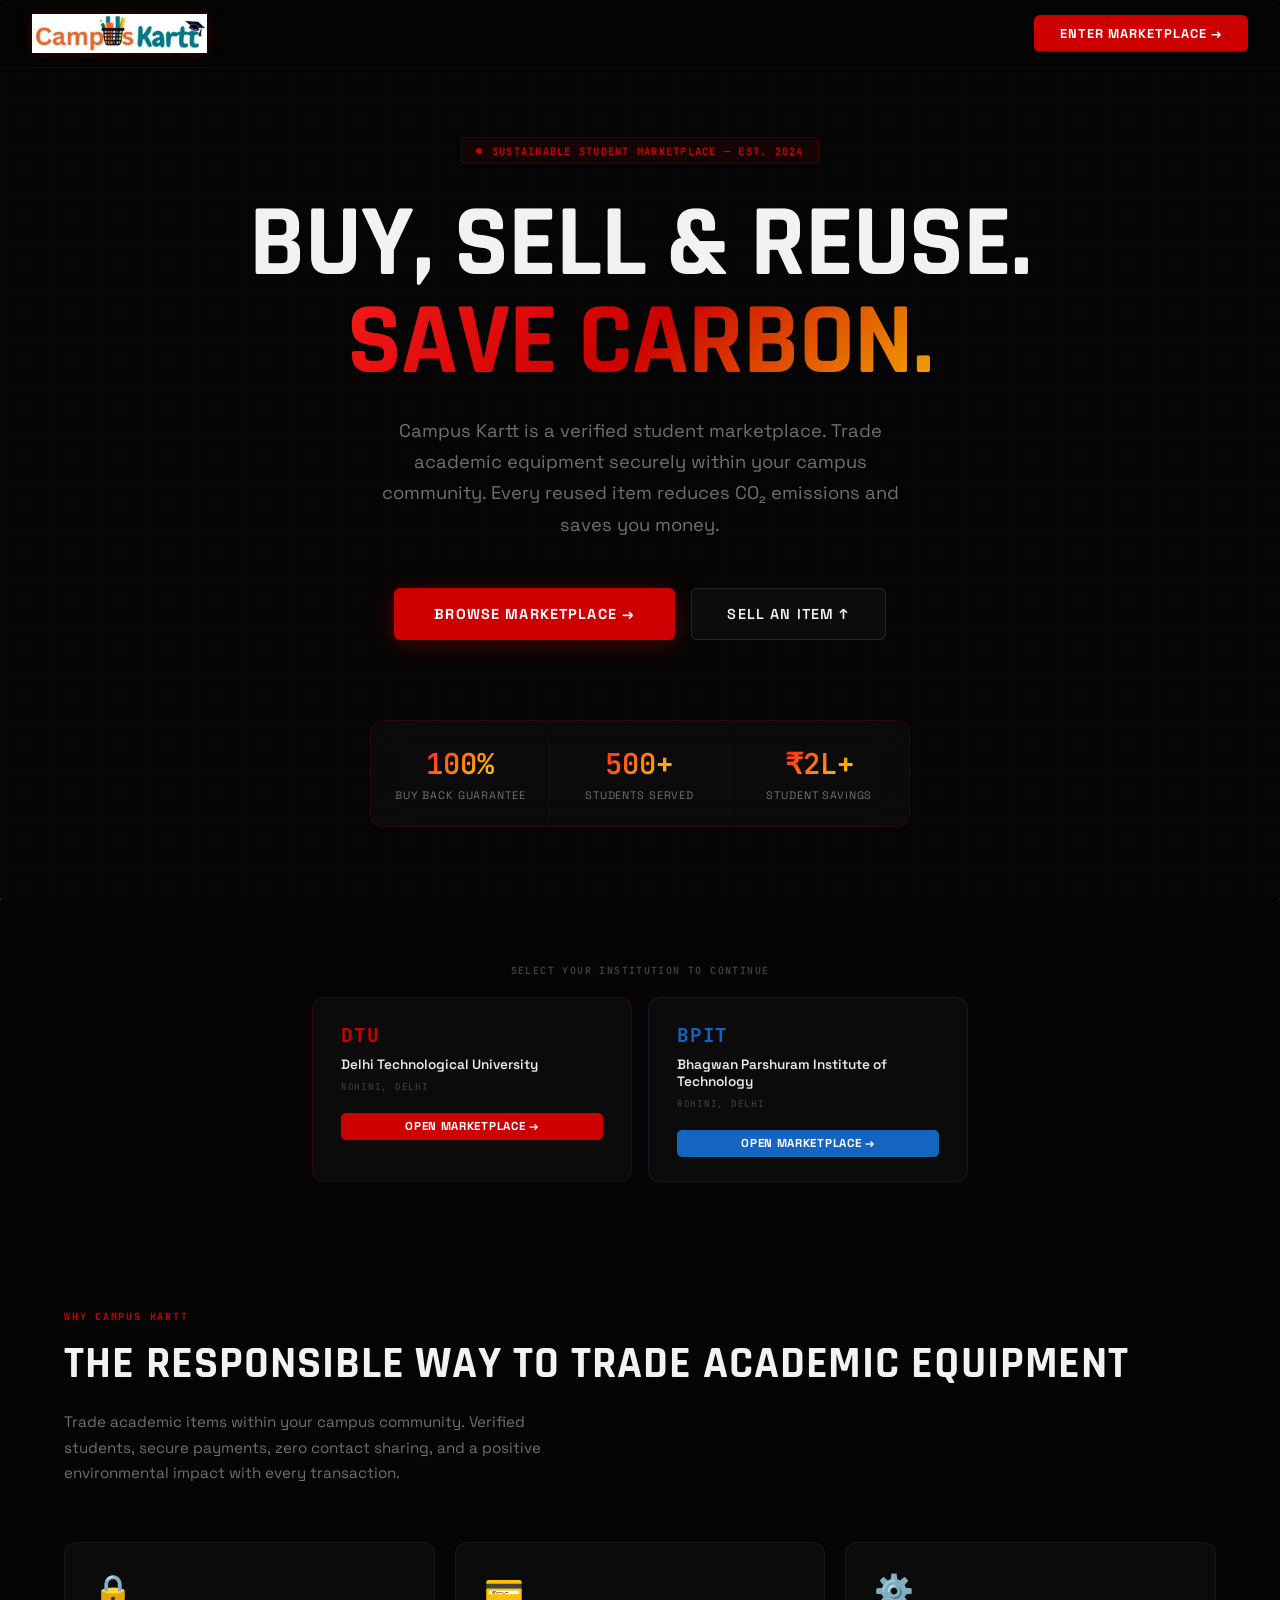
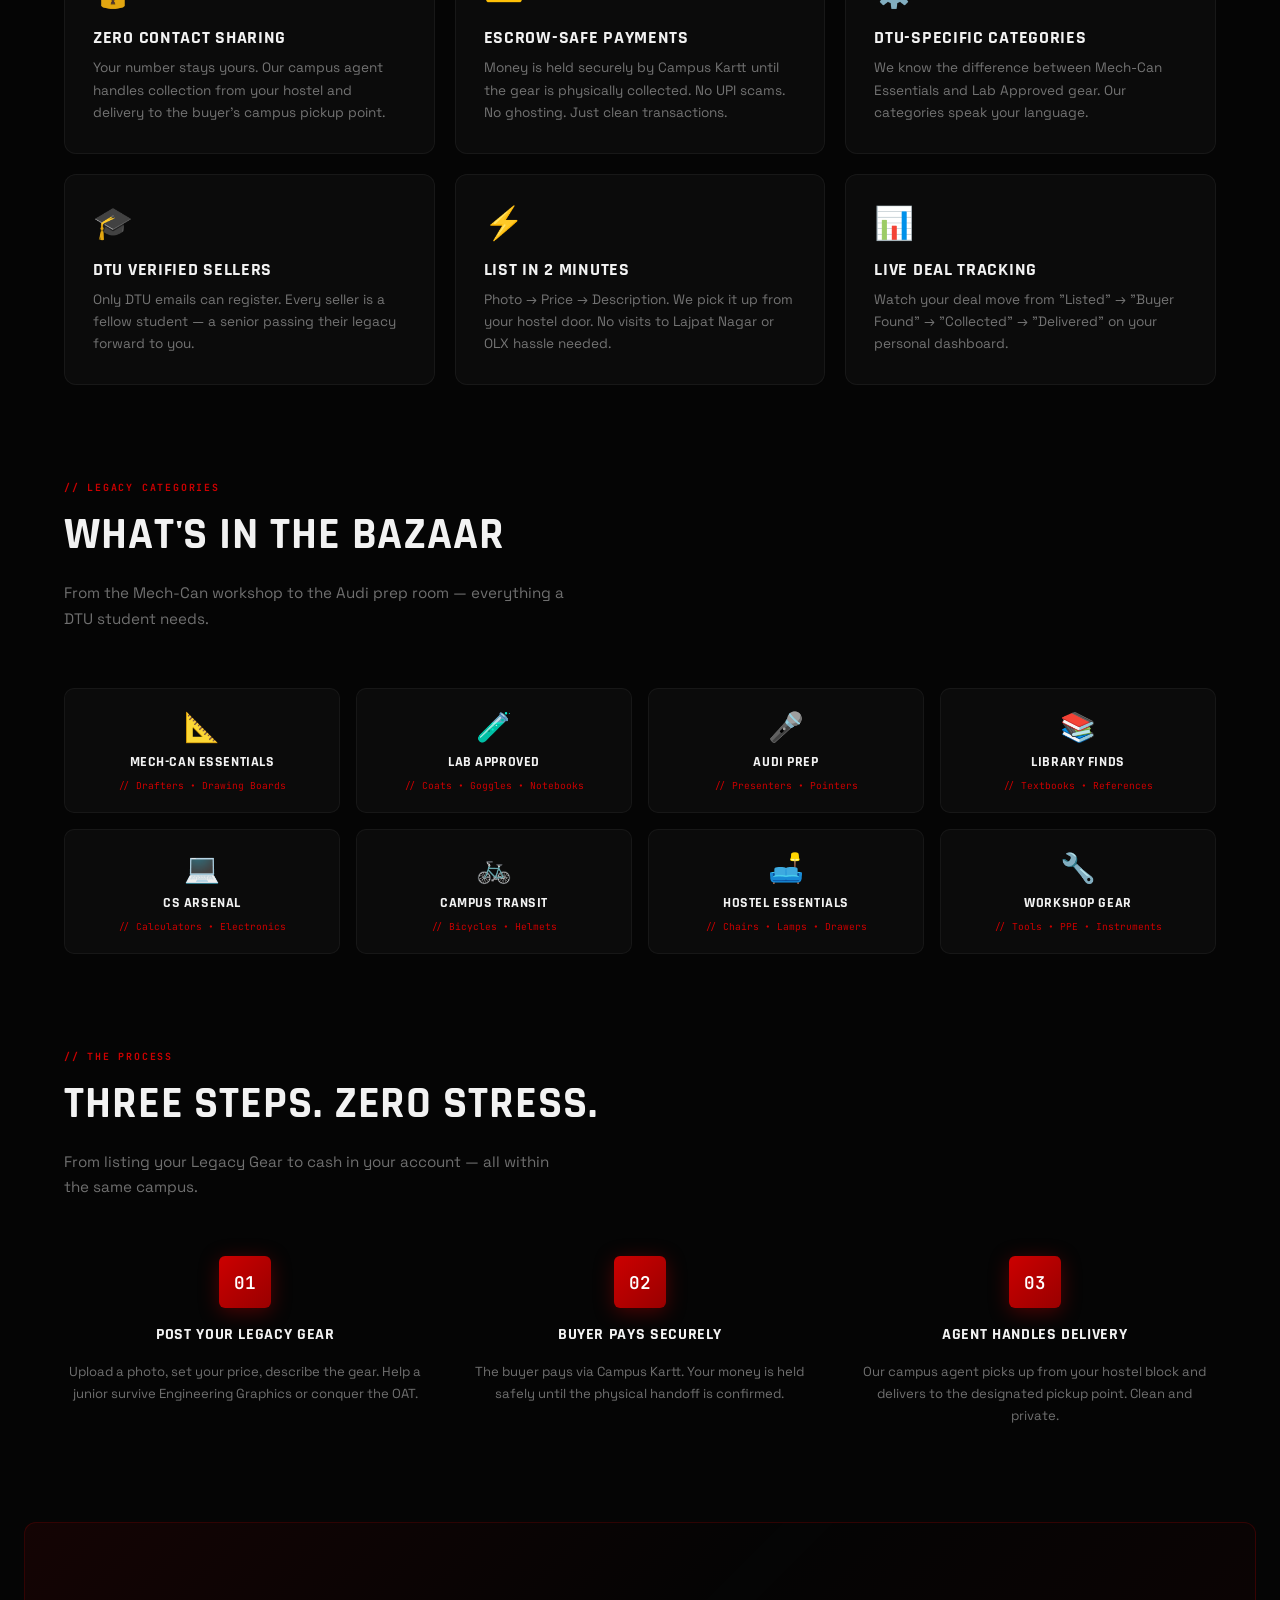
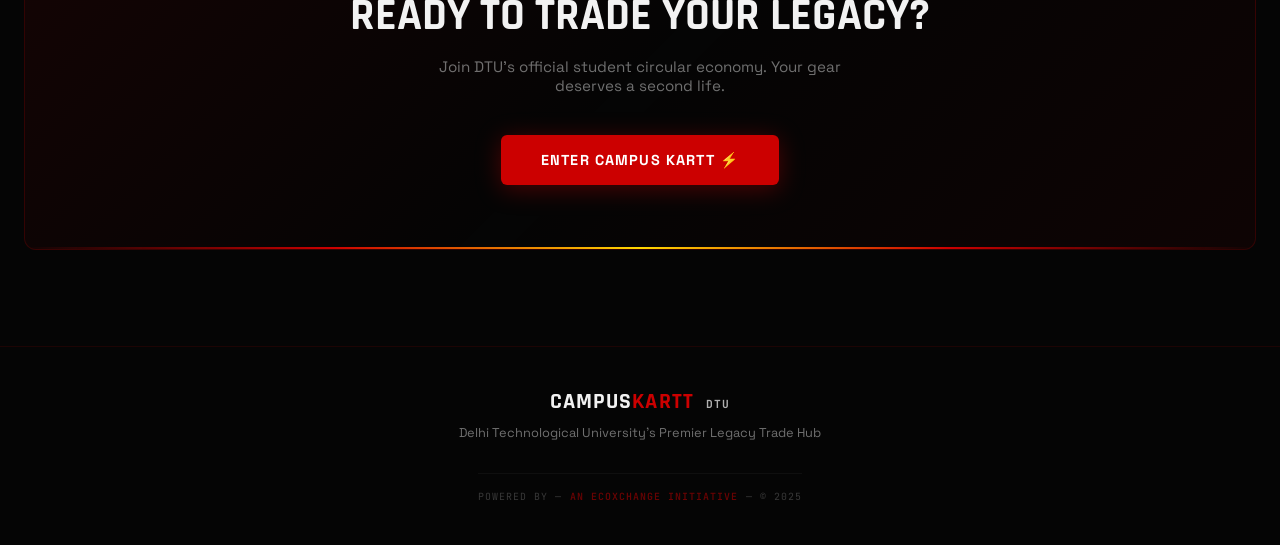
==== index.html @ ed39f6c8 "restore: Campus Kartt theme with DTU hero and campus images" ====
<!DOCTYPE html>
<html lang="en">
<head>
  <meta charset="UTF-8" />
  <meta name="viewport" content="width=device-width, initial-scale=1.0" />
  <title>Campus Kartt — Academic Marketplace for Students</title>
  <meta name="description" content="Campus Kartt is a sustainable student marketplace. Buy and sell academic equipment — lab coats, drafters, bicycles, textbooks — securely within your DTU campus community. Save money, reduce waste." />
  <link rel="preconnect" href="https://fonts.googleapis.com" />
  <link rel="preconnect" href="https://fonts.gstatic.com" crossorigin />
  <link href="https://fonts.googleapis.com/css2?family=Rajdhani:wght@500;600;700&family=Space+Grotesk:wght@400;500;600;700&family=JetBrains+Mono:wght@400;500;600&display=swap" rel="stylesheet" />
  <style>
    *, *::before, *::after { box-sizing: border-box; margin: 0; padding: 0; }
    :root {
      --red: #CC0000; --red-bright: #FF2020; --red-dark: #990000;
      --gold: #FFD700; --gold-dark: #AA7700;
      --bg: #050505; --bg-card: #0d0d0d; --bg-elevated: #141414;
      --text: #F2F2F2; --muted: rgba(242,242,242,0.45); --steel: #B0B0B0;
    }
    html { font-size: 16px; scroll-behavior: smooth; }
    body {
      font-family: 'Space Grotesk', sans-serif;
      background: var(--bg);
      color: var(--text);
      min-height: 100vh;
      overflow-x: hidden;
      -webkit-font-smoothing: antialiased;
    }

    /* ── Circuit-grid background ── */
    body::before {
      content: '';
      position: fixed; inset: 0;
      background-image:
        linear-gradient(rgba(204,0,0,0.028) 1px, transparent 1px),
        linear-gradient(90deg, rgba(204,0,0,0.028) 1px, transparent 1px),
        radial-gradient(circle, rgba(204,0,0,0.10) 1px, transparent 1px);
      background-size: 48px 48px, 48px 48px, 48px 48px;
      pointer-events: none;
      z-index: 0;
    }
    body > * { position: relative; z-index: 1; }

    /* ── Particle canvas ── */
    #bg-canvas {
      position: fixed; inset: 0;
      z-index: 0; pointer-events: none;
    }

    /* ── Navbar ── */
    .navbar {
      position: fixed; top: 0; left: 0; right: 0; z-index: 100;
      padding: 0 2rem; height: 68px;
      display: flex; align-items: center; justify-content: space-between;
      background: rgba(5,5,5,0.75);
      backdrop-filter: blur(24px);
      border-bottom: 1px solid rgba(204,0,0,0.18);
    }
    .nav-logo {
      font-family: 'Rajdhani', sans-serif;
      font-size: 1.5rem; font-weight: 700; letter-spacing: 0.05em;
      text-transform: uppercase; display: flex; align-items: center; gap: 8px;
      text-decoration: none;
    }
    .nav-logo .campus { color: var(--steel); }
    .nav-logo .kartt {
      background: linear-gradient(135deg, var(--red-bright), var(--red));
      -webkit-background-clip: text; -webkit-text-fill-color: transparent; background-clip: text;
    }
    .nav-logo .dtu {
      font-family: 'JetBrains Mono', monospace; font-size: 0.52rem; font-weight: 600;
      color: var(--red); border: 1px solid rgba(204,0,0,0.30);
      padding: 0.1rem 0.35rem; border-radius: 3px; letter-spacing: 0.08em;
    }
    .nav-cta {
      display: inline-flex; align-items: center; gap: 0.5rem;
      padding: 0.6rem 1.6rem;
      background: linear-gradient(90deg, var(--red) 0%, var(--red) 50%, var(--gold) 100%);
      background-size: 200%; background-position: 0%;
      color: white; font-weight: 700; font-size: 0.8rem; border-radius: 6px;
      text-decoration: none; transition: all 0.35s ease;
      text-transform: uppercase; letter-spacing: 0.08em;
    }
    .nav-cta:hover { background-position: 100%; box-shadow: 0 4px 24px rgba(204,0,0,0.45); transform: translateY(-2px); color: #111; }

    /* ── Hero ── */
    .hero {
      min-height: 100vh;
      display: flex; flex-direction: column; align-items: center; justify-content: center;
      text-align: center; padding: 8rem 1.5rem 4rem;
      position: relative; z-index: 1;
    }
    .hero-eyebrow {
      display: inline-flex; align-items: center; gap: 0.6rem;
      padding: 0.35rem 0.9rem;
      background: rgba(204,0,0,0.08);
      border: 1px solid rgba(204,0,0,0.22);
      border-radius: 4px; margin-bottom: 2rem;
      font-size: 0.65rem; font-weight: 700; color: var(--red);
      font-family: 'JetBrains Mono', monospace; text-transform: uppercase; letter-spacing: 0.12em;
      animation: fadeInDown 0.5s ease both;
    }
    .hero-eyebrow .dot { width: 6px; height: 6px; border-radius: 50%; background: var(--red); animation: blink 2s ease infinite; }

    .hero-title {
      font-family: 'Rajdhani', sans-serif;
      font-size: clamp(3rem, 8vw, 6.5rem);
      font-weight: 700; line-height: 0.95;
      letter-spacing: -1px; text-transform: uppercase;
      margin-bottom: 1.5rem;
      animation: fadeInDown 0.65s ease 0.1s both;
    }
    .hero-title .line1 { display: block; color: var(--text); }
    .hero-title .line2 {
      display: block;
      background: linear-gradient(135deg, var(--red-bright) 0%, var(--red) 50%, var(--gold) 100%);
      -webkit-background-clip: text; -webkit-text-fill-color: transparent; background-clip: text;
    }

    .hero-sub {
      font-size: clamp(0.95rem, 2vw, 1.15rem);
      color: var(--muted); max-width: 540px; line-height: 1.7; margin-bottom: 3rem;
      animation: fadeInDown 0.65s ease 0.2s both;
    }

    .hero-buttons {
      display: flex; gap: 1rem; flex-wrap: wrap; justify-content: center;
      animation: fadeInDown 0.65s ease 0.3s both;
    }
    .btn-hero-primary {
      display: inline-flex; align-items: center; gap: 0.6rem;
      padding: 1rem 2.5rem;
      background: linear-gradient(90deg, var(--red) 0%, var(--red) 50%, var(--gold) 100%);
      background-size: 200%; background-position: 0%;
      color: white; font-weight: 700; font-size: 0.9rem;
      border-radius: 6px; text-decoration: none;
      transition: all 0.35s ease;
      text-transform: uppercase; letter-spacing: 0.08em;
      font-family: 'Space Grotesk', sans-serif;
      box-shadow: 0 4px 24px rgba(204,0,0,0.35);
    }
    .btn-hero-primary:hover { background-position: 100%; color: #111; transform: translateY(-3px); box-shadow: 0 8px 40px rgba(204,0,0,0.55); }
    .btn-hero-ghost {
      display: inline-flex; align-items: center; gap: 0.6rem;
      padding: 1rem 2.2rem;
      background: rgba(255,255,255,0.03);
      color: var(--text); font-weight: 600; font-size: 0.9rem;
      border-radius: 6px; text-decoration: none;
      border: 1px solid rgba(176,176,176,0.15);
      transition: all 0.25s ease;
      text-transform: uppercase; letter-spacing: 0.08em;
      font-family: 'Space Grotesk', sans-serif;
    }
    .btn-hero-ghost:hover { border-color: rgba(204,0,0,0.35); color: var(--red); background: rgba(204,0,0,0.05); transform: translateY(-2px); }

    /* ── Stats Strip ── */
    .hero-stats {
      margin-top: 5rem;
      display: grid; grid-template-columns: repeat(3, 1fr);
      background: rgba(13,13,13,0.8);
      backdrop-filter: blur(20px);
      border: 1px solid rgba(204,0,0,0.18);
      border-radius: 12px; overflow: hidden;
      animation: fadeInUp 0.65s ease 0.5s both;
      max-width: 540px; width: 100%;
    }
    .stat-item {
      display: flex; flex-direction: column; align-items: center;
      padding: 1.5rem 1rem; gap: 0.3rem;
      border-right: 1px solid rgba(204,0,0,0.10);
    }
    .stat-item:last-child { border-right: none; }
    .stat-num {
      font-family: 'JetBrains Mono', monospace;
      font-size: 1.8rem; font-weight: 600;
      background: linear-gradient(135deg, var(--red-bright), var(--gold));
      -webkit-background-clip: text; -webkit-text-fill-color: transparent; background-clip: text;
    }
    .stat-label { font-size: 0.68rem; color: var(--muted); text-transform: uppercase; letter-spacing: 0.08em; }

    /* ── Section ── */
    .section {
      position: relative; z-index: 1;
      max-width: 1200px; margin: 0 auto; padding: 6rem 1.5rem;
    }
    .section-eyebrow {
      font-size: 0.62rem; font-weight: 700; text-transform: uppercase;
      letter-spacing: 0.18em; color: var(--red); margin-bottom: 0.75rem;
      font-family: 'JetBrains Mono', monospace;
    }
    .section-title {
      font-family: 'Rajdhani', sans-serif;
      font-size: clamp(1.8rem, 4vw, 2.8rem); font-weight: 700;
      text-transform: uppercase; color: var(--text); margin-bottom: 1rem;
      letter-spacing: 0.02em;
    }
    .section-sub { font-size: 0.95rem; color: var(--muted); max-width: 500px; line-height: 1.7; margin-bottom: 3.5rem; }

    /* ── Feature Cards ── */
    .features-grid {
      display: grid; grid-template-columns: repeat(3, 1fr); gap: 1.25rem;
    }
    .feat-card {
      background: rgba(13,13,13,0.85);
      backdrop-filter: blur(12px);
      border: 1px solid rgba(176,176,176,0.08);
      border-radius: 12px; padding: 1.75rem;
      transition: all 0.3s ease; position: relative; overflow: hidden;
    }
    .feat-card::before {
      content: '';
      position: absolute; top: 0; left: 0; right: 0; height: 2px;
      background: linear-gradient(90deg, transparent, var(--red), transparent);
      opacity: 0; transition: opacity 0.3s ease;
    }
    .feat-card:hover { border-color: rgba(204,0,0,0.28); transform: translateY(-6px); box-shadow: 0 16px 48px rgba(0,0,0,0.5), 0 0 24px rgba(204,0,0,0.10); }
    .feat-card:hover::before { opacity: 1; }
    .feat-icon { font-size: 2rem; margin-bottom: 1rem; display: block; }
    .feat-title { font-family: 'Rajdhani', sans-serif; font-size: 1.1rem; font-weight: 700; text-transform: uppercase; color: var(--text); margin-bottom: 0.5rem; letter-spacing: 0.04em; }
    .feat-desc { font-size: 0.85rem; color: var(--muted); line-height: 1.65; }

    /* ── Categories Showcase ── */
    .category-strip {
      display: grid; grid-template-columns: repeat(4, 1fr); gap: 1rem;
    }
    .cat-card {
      background: rgba(13,13,13,0.8);
      border: 1px solid rgba(176,176,176,0.08);
      border-radius: 10px; padding: 1.25rem;
      display: flex; flex-direction: column; align-items: center; gap: 0.5rem;
      text-align: center; cursor: pointer; transition: all 0.25s ease;
      text-decoration: none;
    }
    .cat-card:hover { border-color: rgba(204,0,0,0.30); background: rgba(204,0,0,0.06); transform: translateY(-4px); }
    .cat-card .cat-emoji { font-size: 1.8rem; }
    .cat-card .cat-name { font-family: 'Rajdhani', sans-serif; font-weight: 700; font-size: 0.9rem; text-transform: uppercase; color: var(--text); letter-spacing: 0.04em; }
    .cat-card .cat-tag { font-family: 'JetBrains Mono', monospace; font-size: 0.6rem; color: var(--red); }

    /* ── How it works ── */
    .how-grid { display: grid; grid-template-columns: repeat(3, 1fr); gap: 2rem; }
    .how-step { display: flex; flex-direction: column; align-items: center; text-align: center; gap: 1rem; }
    .how-num {
      width: 52px; height: 52px; border-radius: 6px;
      background: linear-gradient(135deg, var(--red), var(--red-dark));
      color: white; display: flex; align-items: center; justify-content: center;
      font-family: 'JetBrains Mono', monospace; font-size: 1.1rem; font-weight: 600;
      box-shadow: 0 4px 20px rgba(204,0,0,0.35); position: relative; z-index: 1;
    }
    .how-step-title { font-family: 'Rajdhani', sans-serif; font-weight: 700; font-size: 1rem; color: var(--text); text-transform: uppercase; letter-spacing: 0.04em; }
    .how-step-desc { font-size: 0.82rem; color: var(--muted); line-height: 1.65; }

    /* ── CTA Banner ── */
    .cta-banner {
      position: relative; z-index: 1; margin: 0 1.5rem 6rem;
      border-radius: 12px; padding: 4rem 2rem; text-align: center;
      background: linear-gradient(135deg, rgba(204,0,0,0.08) 0%, rgba(13,13,13,0) 50%, rgba(204,0,0,0.05) 100%);
      border: 1px solid rgba(204,0,0,0.20); overflow: hidden;
    }
    .cta-banner::before {
      content: '';
      position: absolute; bottom: 0; left: 0; right: 0; height: 2px;
      background: linear-gradient(90deg, transparent, var(--red), var(--gold), var(--red), transparent);
    }
    .cta-title { font-family: 'Rajdhani', sans-serif; font-size: clamp(1.8rem, 4vw, 2.8rem); font-weight: 700; color: var(--text); text-transform: uppercase; margin-bottom: 0.75rem; }
    .cta-sub { color: var(--muted); font-size: 0.95rem; margin-bottom: 2.5rem; max-width: 420px; margin-left: auto; margin-right: auto; }

    /* ── Footer ── */
    footer {
      position: relative; z-index: 1;
      border-top: 1px solid rgba(204,0,0,0.12);
      padding: 2.5rem 2rem; text-align: center;
    }
    .footer-logo { font-family: 'Rajdhani', sans-serif; font-size: 1.4rem; font-weight: 700; text-transform: uppercase; margin-bottom: 0.5rem; letter-spacing: 0.05em; }
    .footer-logo span { color: var(--red); }
    .footer-sub { color: var(--muted); font-size: 0.8rem; margin-bottom: 1rem; }
    .powered-by-footer {
      display: inline-flex; align-items: center; gap: 0.5rem;
      font-family: 'JetBrains Mono', monospace; font-size: 0.62rem;
      color: rgba(176,176,176,0.3); text-transform: uppercase; letter-spacing: 0.1em;
      border-top: 1px solid rgba(176,176,176,0.06); padding-top: 1rem; margin-top: 1rem;
    }
    .powered-by-footer span { color: rgba(204,0,0,0.5); font-weight: 600; }

    /* ── College Picker (homepage) ── */
    .college-picker-section {
      padding: 4rem 1.5rem 2rem;
      text-align: center;
      position: relative; z-index: 2;
    }
    .college-picker-label {
      font-family: 'JetBrains Mono',monospace;
      font-size: 0.62rem; font-weight: 700;
      color: rgba(176,176,176,0.35);
      text-transform: uppercase; letter-spacing: 0.14em;
      margin-bottom: 1.25rem;
    }
    .college-picker-grid {
      display: flex; flex-wrap: wrap; gap: 1rem;
      justify-content: center; max-width: 700px; margin: 0 auto;
    }
    .college-pick-card {
      flex: 1; min-width: 240px; max-width: 320px;
      background: rgba(13,13,13,0.85);
      backdrop-filter: blur(16px);
      border: 1px solid rgba(176,176,176,0.08);
      border-radius: 12px; padding: 1.5rem 1.75rem;
      cursor: pointer; text-align: left;
      transition: all 0.25s ease; text-decoration: none;
      display: flex; flex-direction: column; gap: 0.5rem;
    }
    .college-pick-card:hover {
      transform: translateY(-4px);
      box-shadow: 0 12px 40px rgba(0,0,0,0.5);
    }
    .college-pick-card-badge {
      font-family: 'JetBrains Mono',monospace;
      font-size: 1.2rem; font-weight: 700;
      text-transform: uppercase; letter-spacing: 0.04em;
    }
    .college-pick-card-name {
      font-family: 'Space Grotesk',sans-serif;
      font-size: 0.85rem; font-weight: 600; color: #E8E8E8;
    }
    .college-pick-card-loc {
      font-family: 'JetBrains Mono',monospace;
      font-size: 0.58rem; color: rgba(176,176,176,0.35);
      text-transform: uppercase; letter-spacing: 0.08em;
    }
    .college-pick-card-cta {
      margin-top: 0.75rem;
      font-family: 'Space Grotesk',sans-serif;
      font-size: 0.72rem; font-weight: 700;
      padding: 0.4rem 0.85rem; border-radius: 5px;
      display: inline-block; text-align: center;
      text-transform: uppercase; letter-spacing: 0.06em;
      color: #fff; transition: opacity 0.2s;
    }
    .college-pick-card-cta:hover { opacity: 0.85; }
    .coming-soon-tag {
      display: inline-block; padding: 0.15rem 0.5rem;
      background: rgba(176,176,176,0.08);
      border: 1px solid rgba(176,176,176,0.12);
      border-radius: 4px;
      font-family: 'JetBrains Mono',monospace;
      font-size: 0.52rem; color: rgba(176,176,176,0.35);
      text-transform: uppercase; letter-spacing: 0.1em;
    }

    /* ── Animations ── */
    @keyframes fadeInDown { from { opacity: 0; transform: translateY(-20px); } to { opacity: 1; transform: translateY(0); } }
    @keyframes fadeInUp   { from { opacity: 0; transform: translateY(20px);  } to { opacity: 1; transform: translateY(0); } }
    @keyframes blink { 0%,100%{opacity:1} 50%{opacity:0.3} }

    /* ── Responsive ── */
    @media (max-width: 768px) {
      .features-grid { grid-template-columns: 1fr; }
      .how-grid { grid-template-columns: 1fr; }
      .category-strip { grid-template-columns: repeat(2, 1fr); }
      .hero-stats { grid-template-columns: 1fr; max-width: 240px; }
      .stat-item { border-right: none; border-bottom: 1px solid rgba(204,0,0,0.10); padding: 1rem; }
      .stat-item:last-child { border-bottom: none; }
    }
  </style>
</head>
<body>

  <canvas id="bg-canvas"></canvas>

  <!-- Navbar -->
  <nav class="navbar">
    <a href="/" class="nav-logo">
      <img src="/static/images/campus-kartt-logo.jpg" alt="Campus Kartt"
           style="height:40px;width:auto;object-fit:contain;filter:drop-shadow(0 0 6px rgba(204,0,0,0.3));" />
    </a>
    <a href="/app/login.html" class="nav-cta">Enter Marketplace &rarr;</a>
  </nav>

  <!-- Hero -->
  <section class="hero">
    <div class="hero-eyebrow">
      <div class="dot"></div>
      Sustainable Student Marketplace &mdash; Est. 2024
    </div>
    <h1 class="hero-title">
      <span class="line1">Buy, Sell &amp; Reuse.</span>
      <span class="line2">Save Carbon.</span>
    </h1>
    <p class="hero-sub">
      Campus Kartt is a verified student marketplace. Trade academic equipment securely
      within your campus community. Every reused item reduces CO&#8322; emissions and saves you money.
    </p>
    <div class="hero-buttons">
      <a href="/app/login.html" class="btn-hero-primary">Browse Marketplace &rarr;</a>
      <a href="/app/login.html" class="btn-hero-ghost">Sell an Item &uarr;</a>
    </div>

    <div class="hero-stats">
      <div class="stat-item">
        <span class="stat-num">100%</span>
        <span class="stat-label">Buy Back Guarantee</span>
      </div>
      <div class="stat-item">
        <span class="stat-num">500+</span>
        <span class="stat-label">Students Served</span>
      </div>
      <div class="stat-item">
        <span class="stat-num">₹2L+</span>
        <span class="stat-label">Student Savings</span>
      </div>
    </div>
  </section>

  <!-- College Picker -->
  <section class="college-picker-section">
    <p class="college-picker-label">Select Your Institution to Continue</p>
    <div class="college-picker-grid" id="college-picker-grid">
      <!-- Rendered by JS -->
    </div>
  </section>

  <!-- Features -->
  <div class="section">
    <p class="section-eyebrow">Why Campus Kartt</p>
    <h2 class="section-title">The Responsible Way to Trade Academic Equipment</h2>
    <p class="section-sub">Trade academic items within your campus community. Verified students, secure payments, zero contact sharing, and a positive environmental impact with every transaction.</p>

    <div class="features-grid">
      <div class="feat-card">
        <span class="feat-icon">🔒</span>
        <div class="feat-title">Zero Contact Sharing</div>
        <p class="feat-desc">Your number stays yours. Our campus agent handles collection from your hostel and delivery to the buyer's campus pickup point.</p>
      </div>
      <div class="feat-card">
        <span class="feat-icon">💳</span>
        <div class="feat-title">Escrow-Safe Payments</div>
        <p class="feat-desc">Money is held securely by Campus Kartt until the gear is physically collected. No UPI scams. No ghosting. Just clean transactions.</p>
      </div>
      <div class="feat-card">
        <span class="feat-icon">⚙️</span>
        <div class="feat-title">DTU-Specific Categories</div>
        <p class="feat-desc">We know the difference between Mech-Can Essentials and Lab Approved gear. Our categories speak your language.</p>
      </div>
      <div class="feat-card">
        <span class="feat-icon">🎓</span>
        <div class="feat-title">DTU Verified Sellers</div>
        <p class="feat-desc">Only DTU emails can register. Every seller is a fellow student — a senior passing their legacy forward to you.</p>
      </div>
      <div class="feat-card">
        <span class="feat-icon">⚡</span>
        <div class="feat-title">List in 2 Minutes</div>
        <p class="feat-desc">Photo → Price → Description. We pick it up from your hostel door. No visits to Lajpat Nagar or OLX hassle needed.</p>
      </div>
      <div class="feat-card">
        <span class="feat-icon">📊</span>
        <div class="feat-title">Live Deal Tracking</div>
        <p class="feat-desc">Watch your deal move from "Listed" → "Buyer Found" → "Collected" → "Delivered" on your personal dashboard.</p>
      </div>
    </div>
  </div>

  <!-- Categories -->
  <div class="section" style="padding-top:0;">
    <p class="section-eyebrow">// Legacy Categories</p>
    <h2 class="section-title">What's in the Bazaar</h2>
    <p class="section-sub">From the Mech-Can workshop to the Audi prep room — everything a DTU student needs.</p>

    <div class="category-strip">
      <a href="/app/login.html" class="cat-card">
        <span class="cat-emoji">📐</span>
        <div class="cat-name">Mech-Can Essentials</div>
        <div class="cat-tag">// Drafters • Drawing Boards</div>
      </a>
      <a href="/app/login.html" class="cat-card">
        <span class="cat-emoji">🧪</span>
        <div class="cat-name">Lab Approved</div>
        <div class="cat-tag">// Coats • Goggles • Notebooks</div>
      </a>
      <a href="/app/login.html" class="cat-card">
        <span class="cat-emoji">🎤</span>
        <div class="cat-name">Audi Prep</div>
        <div class="cat-tag">// Presenters • Pointers</div>
      </a>
      <a href="/app/login.html" class="cat-card">
        <span class="cat-emoji">📚</span>
        <div class="cat-name">Library Finds</div>
        <div class="cat-tag">// Textbooks • References</div>
      </a>
      <a href="/app/login.html" class="cat-card">
        <span class="cat-emoji">💻</span>
        <div class="cat-name">CS Arsenal</div>
        <div class="cat-tag">// Calculators • Electronics</div>
      </a>
      <a href="/app/login.html" class="cat-card">
        <span class="cat-emoji">🚲</span>
        <div class="cat-name">Campus Transit</div>
        <div class="cat-tag">// Bicycles • Helmets</div>
      </a>
      <a href="/app/login.html" class="cat-card">
        <span class="cat-emoji">🛋️</span>
        <div class="cat-name">Hostel Essentials</div>
        <div class="cat-tag">// Chairs • Lamps • Drawers</div>
      </a>
      <a href="/app/login.html" class="cat-card">
        <span class="cat-emoji">🔧</span>
        <div class="cat-name">Workshop Gear</div>
        <div class="cat-tag">// Tools • PPE • Instruments</div>
      </a>
    </div>
  </div>

  <!-- How it Works -->
  <div class="section" style="padding-top:0;">
    <p class="section-eyebrow">// The Process</p>
    <h2 class="section-title">Three steps. Zero stress.</h2>
    <p class="section-sub">From listing your Legacy Gear to cash in your account — all within the same campus.</p>

    <div class="how-grid">
      <div class="how-step">
        <div class="how-num">01</div>
        <div class="how-step-title">Post Your Legacy Gear</div>
        <p class="how-step-desc">Upload a photo, set your price, describe the gear. Help a junior survive Engineering Graphics or conquer the OAT.</p>
      </div>
      <div class="how-step">
        <div class="how-num">02</div>
        <div class="how-step-title">Buyer Pays Securely</div>
        <p class="how-step-desc">The buyer pays via Campus Kartt. Your money is held safely until the physical handoff is confirmed.</p>
      </div>
      <div class="how-step">
        <div class="how-num">03</div>
        <div class="how-step-title">Agent Handles Delivery</div>
        <p class="how-step-desc">Our campus agent picks up from your hostel block and delivers to the designated pickup point. Clean and private.</p>
      </div>
    </div>
  </div>

  <!-- CTA -->
  <div class="cta-banner">
    <h2 class="cta-title">Ready to trade your legacy?</h2>
    <p class="cta-sub">Join DTU's official student circular economy. Your gear deserves a second life.</p>
    <a href="/app/login.html" class="btn-hero-primary" style="display:inline-flex;">Enter Campus Kartt ⚡</a>
  </div>

  <!-- Footer -->
  <footer>
    <div class="footer-logo">Campus<span>Kartt</span> <span style="color:var(--steel); font-size:0.7rem; font-family:'JetBrains Mono'; margin-left:6px;">DTU</span></div>
    <p class="footer-sub">Delhi Technological University's Premier Legacy Trade Hub</p>
    <div class="powered-by-footer">
      Powered by &mdash; <span>An EcoXchange Initiative</span> &mdash; © 2025
    </div>
  </footer>

  <script>
    const canvas = document.getElementById('bg-canvas');
    const ctx = canvas.getContext('2d');
    let particles = [];

    function resize() { canvas.width = window.innerWidth; canvas.height = window.innerHeight; }
    window.addEventListener('resize', resize); resize();

    // Red-tinted particles
    for (let i = 0; i < 70; i++) {
      particles.push({
        x: Math.random() * canvas.width,
        y: Math.random() * canvas.height,
        r: Math.random() * 1.2 + 0.3,
        vx: (Math.random() - 0.5) * 0.25,
        vy: (Math.random() - 0.5) * 0.25,
        opacity: Math.random() * 0.35 + 0.05,
        hue: Math.random() > 0.8 ? '255,215,0' : '204,0,0', // 20% gold, 80% red
      });
    }

    function draw() {
      ctx.clearRect(0, 0, canvas.width, canvas.height);
      particles.forEach(p => {
        ctx.beginPath(); ctx.arc(p.x, p.y, p.r, 0, Math.PI * 2);
        ctx.fillStyle = `rgba(${p.hue}, ${p.opacity})`; ctx.fill();
        p.x += p.vx; p.y += p.vy;
        if (p.x < 0) p.x = canvas.width; if (p.x > canvas.width) p.x = 0;
        if (p.y < 0) p.y = canvas.height; if (p.y > canvas.height) p.y = 0;
      });
      requestAnimationFrame(draw);
    }
    draw();
  </script>

  <script src="/js/colleges.js"></script>
  <script>
    // Render college picker on homepage
    (function() {
      const grid = document.getElementById('college-picker-grid');
      if (!grid) return;
      COLLEGES.forEach(college => {
        const card = document.createElement('a');
        card.href = college.appUrl;
        card.className = 'college-pick-card';
        card.style.borderColor = college.color + '33';
        card.style.setProperty('--hover-glow', `0 12px 40px ${college.color}22`);
        card.onmouseenter = function() { this.style.boxShadow = `0 12px 40px ${college.color}25`; this.style.borderColor = college.color + '55'; };
        card.onmouseleave = function() { this.style.boxShadow = ''; this.style.borderColor = college.color + '33'; };
        card.innerHTML = `
          <div class="college-pick-card-badge" style="color:${college.color};">${college.shortName}</div>
          <div class="college-pick-card-name">${college.name}</div>
          <div class="college-pick-card-loc">${college.location}</div>
          <div class="college-pick-card-cta" style="background:${college.color};">
            Open Marketplace &rarr;
          </div>`;
        grid.appendChild(card);
      });
    })();
  </script>
</body>
</html>
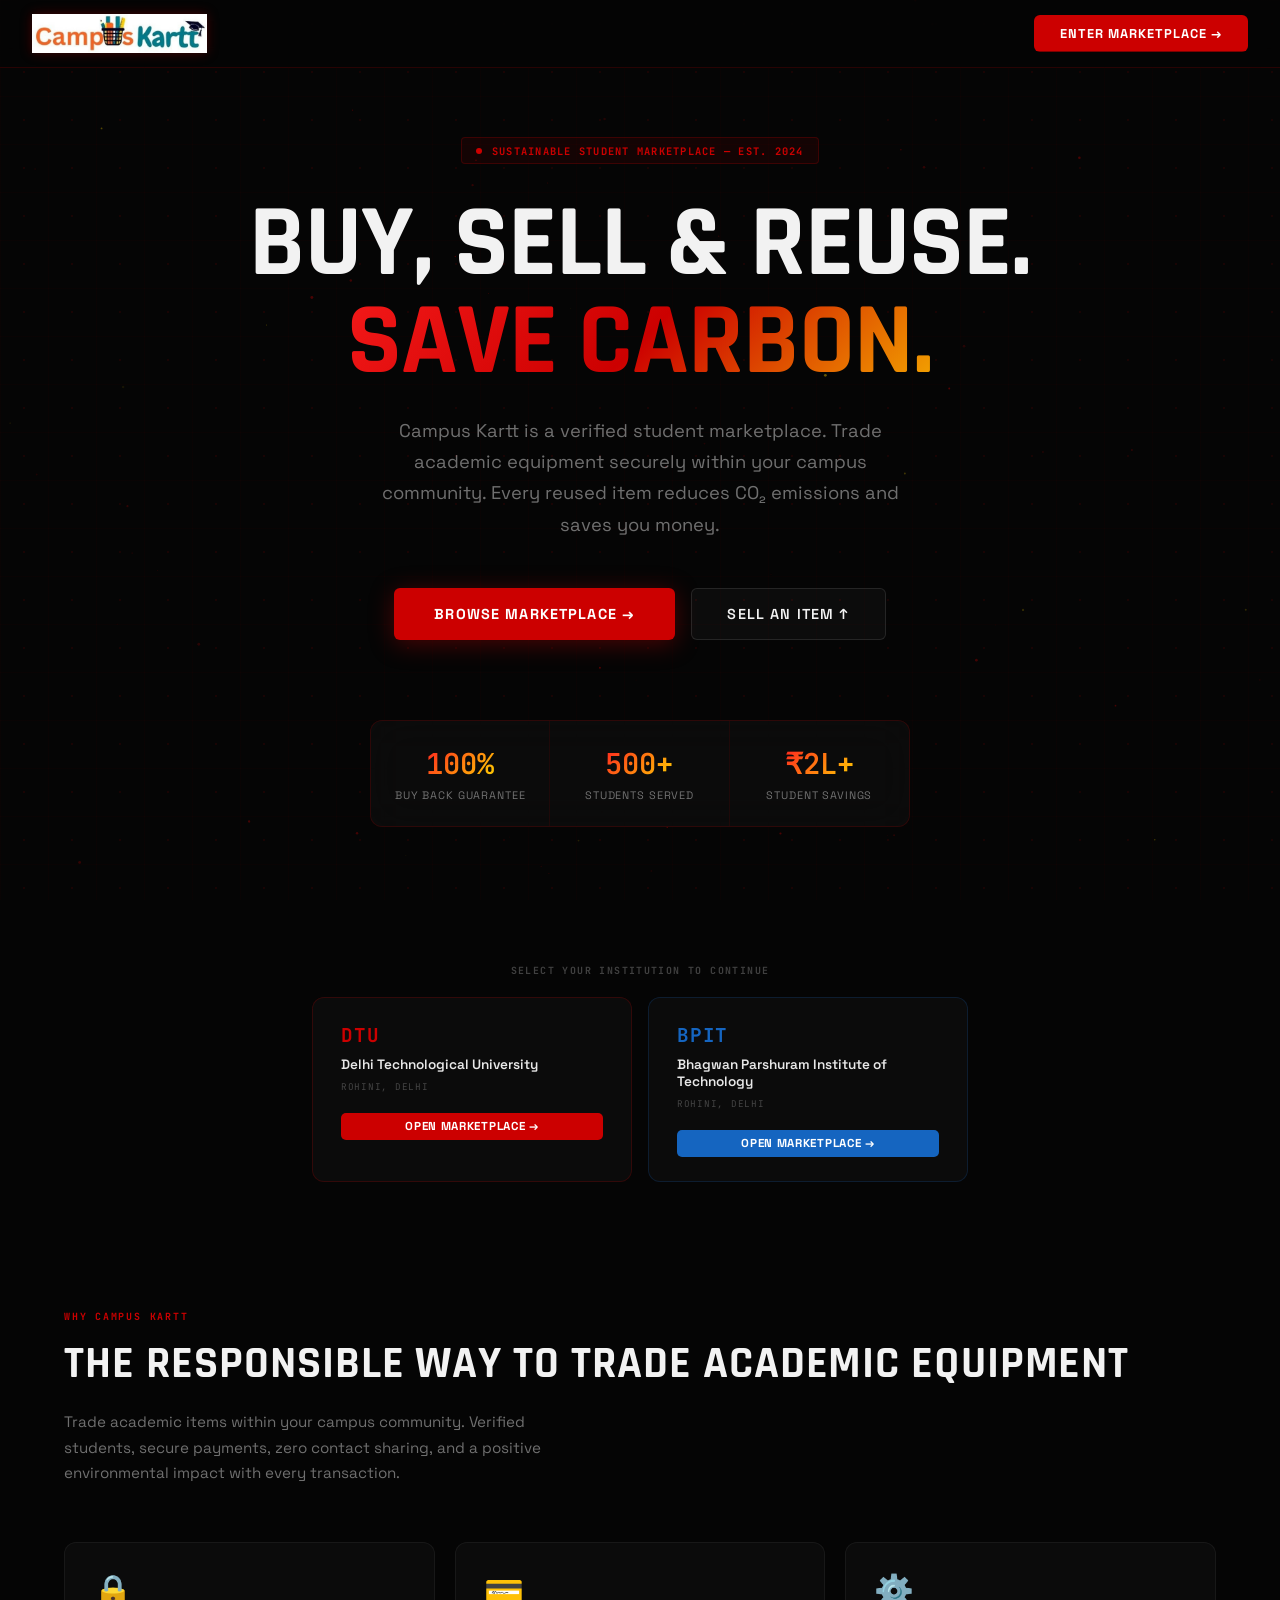
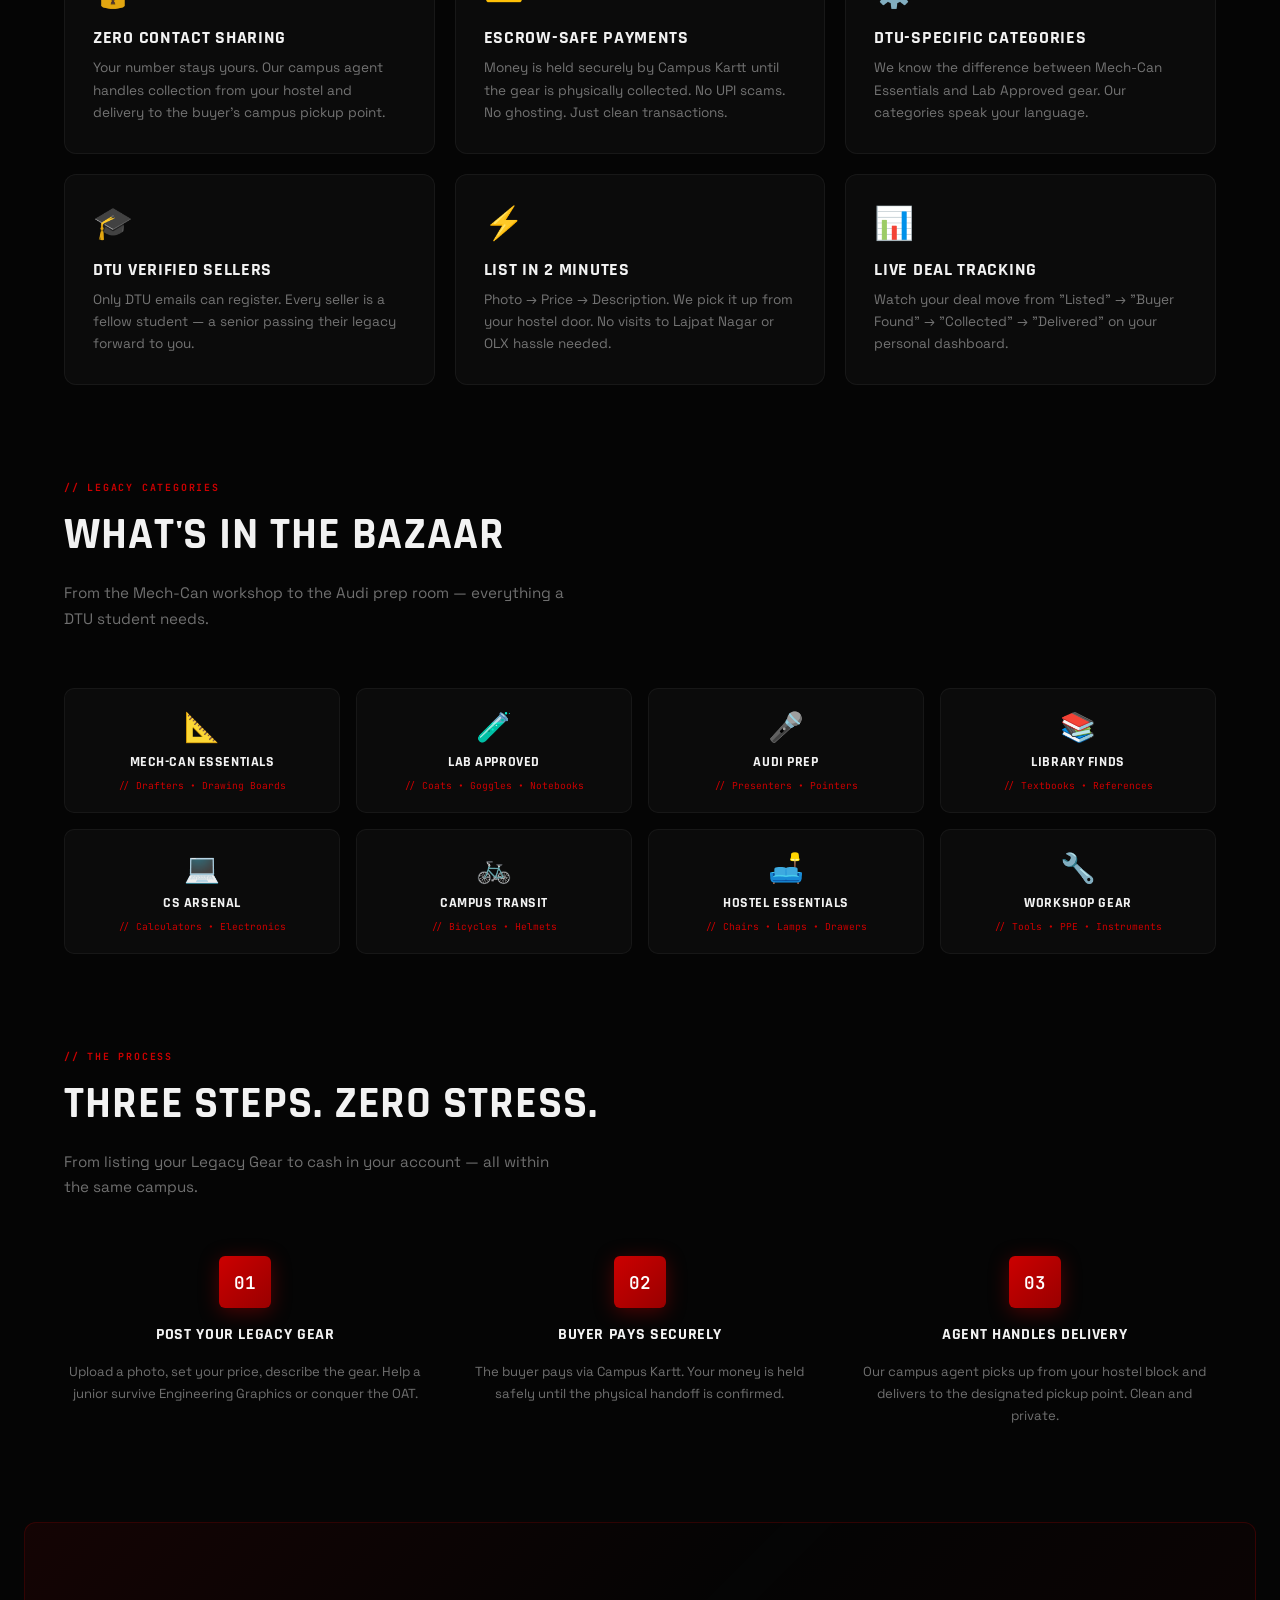
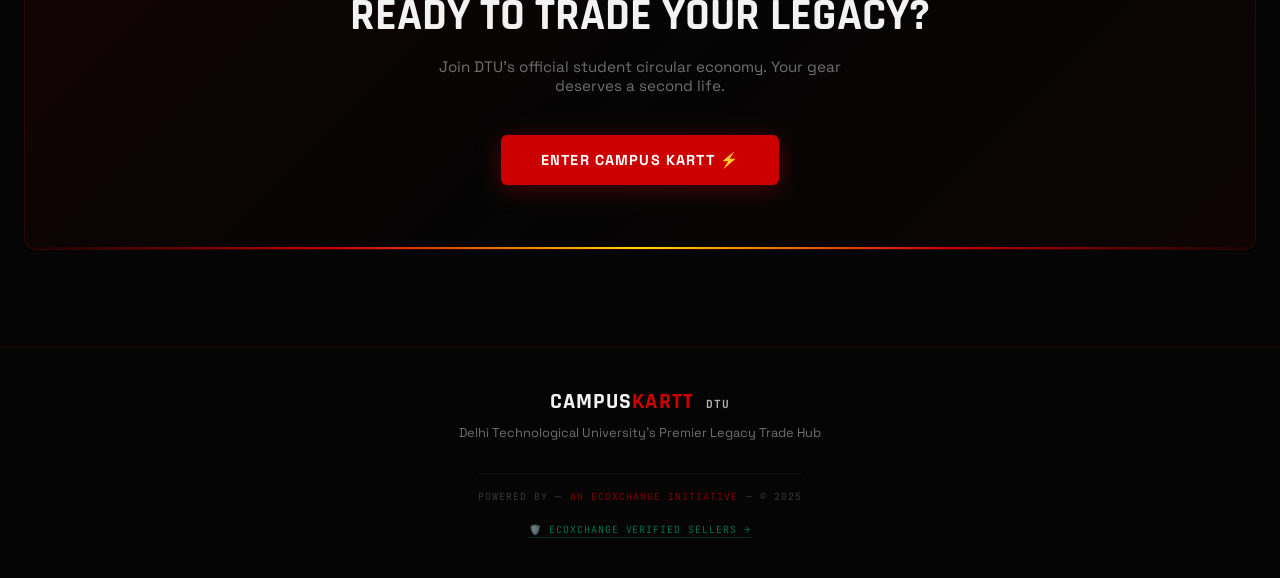
==== commit fa667c1c: "feat: add EcoXchange Verified Sellers page - New verified-sellers.html: premium trust/infrastructure" ====
--- a/index.html
+++ b/index.html
@@ -545,6 +545,11 @@
     <p class="footer-sub">Delhi Technological University's Premier Legacy Trade Hub</p>
     <div class="powered-by-footer">
       Powered by &mdash; <span>An EcoXchange Initiative</span> &mdash; © 2025
+    </div>
+    <div style="margin-top:0.75rem">
+      <a href="/verified-sellers.html" style="font-family:'JetBrains Mono',monospace;font-size:0.62rem;color:rgba(0,200,150,0.55);text-transform:uppercase;letter-spacing:0.10em;text-decoration:none;border-bottom:1px solid rgba(0,200,150,0.20);padding-bottom:1px;transition:color 0.2s" onmouseover="this.style.color='rgba(0,200,150,0.9)'" onmouseout="this.style.color='rgba(0,200,150,0.55)'">
+        🛡️ EcoXchange Verified Sellers →
+      </a>
     </div>
   </footer>
 
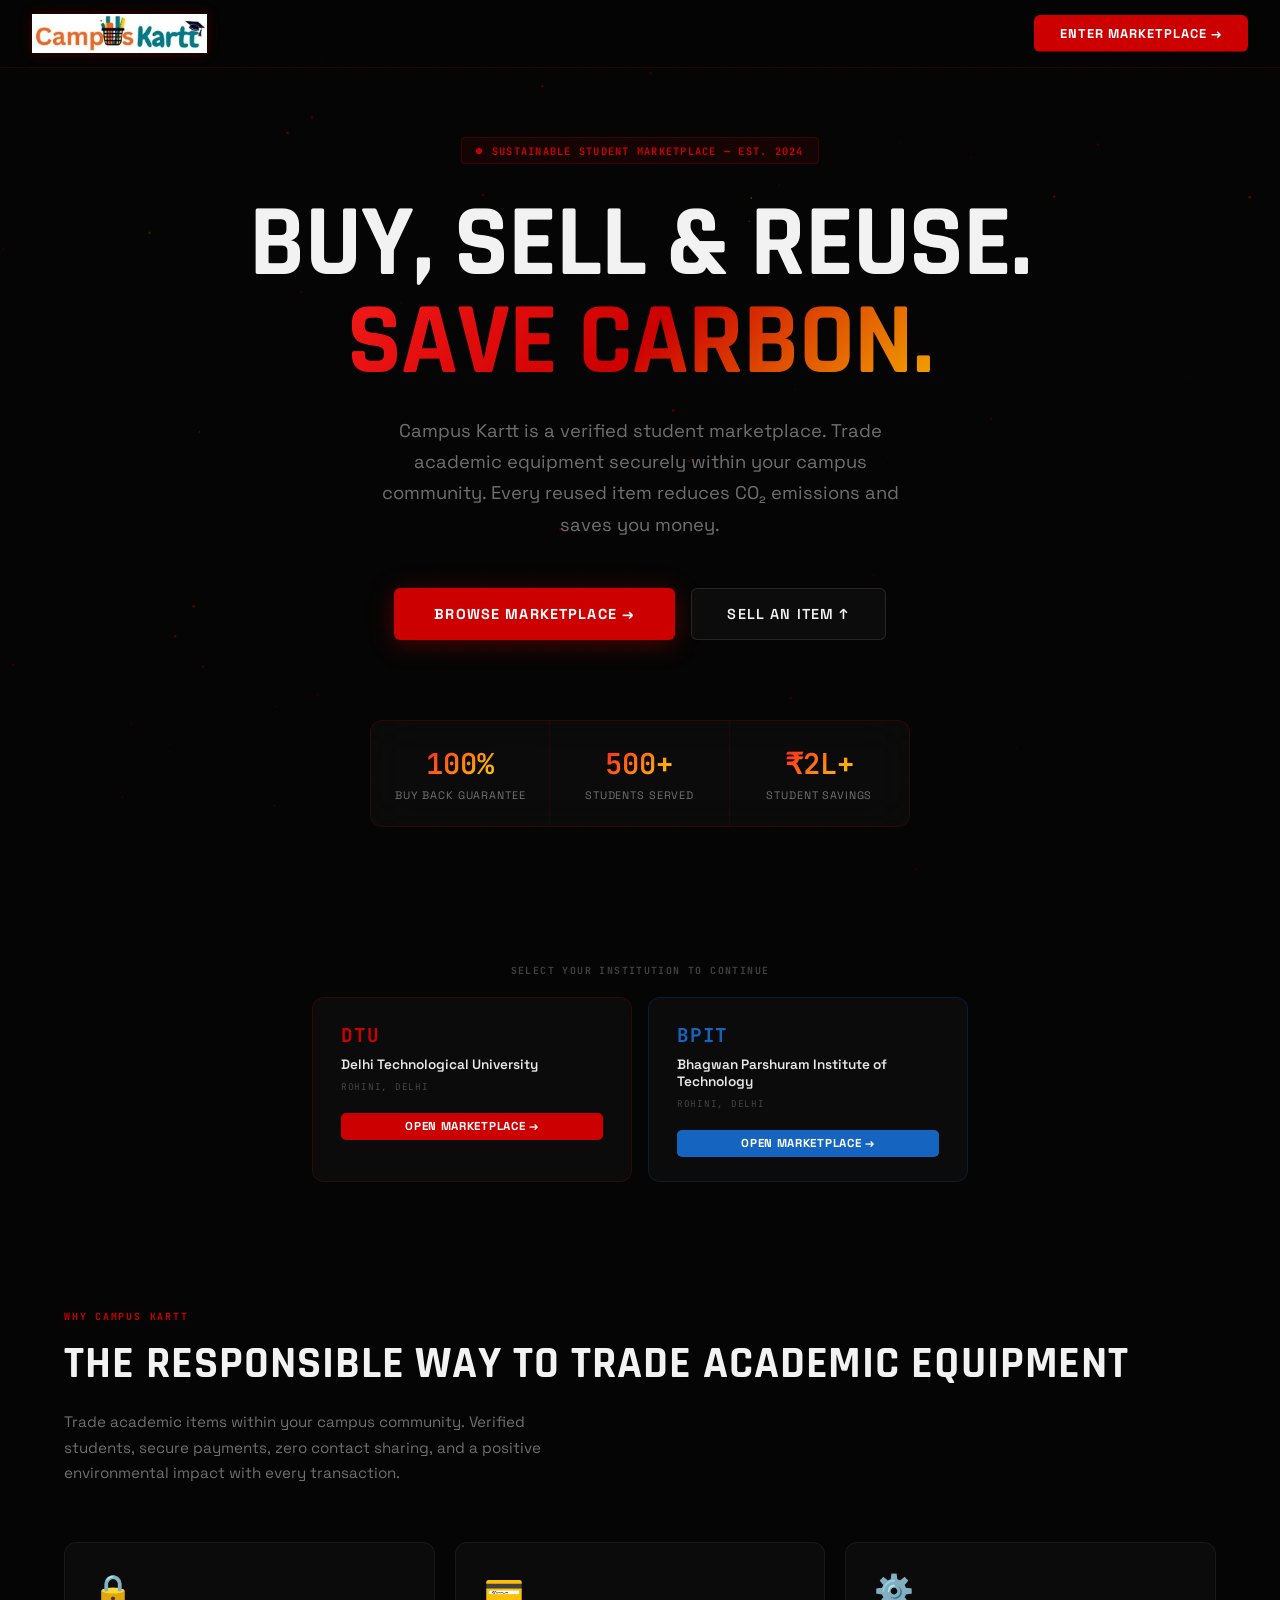
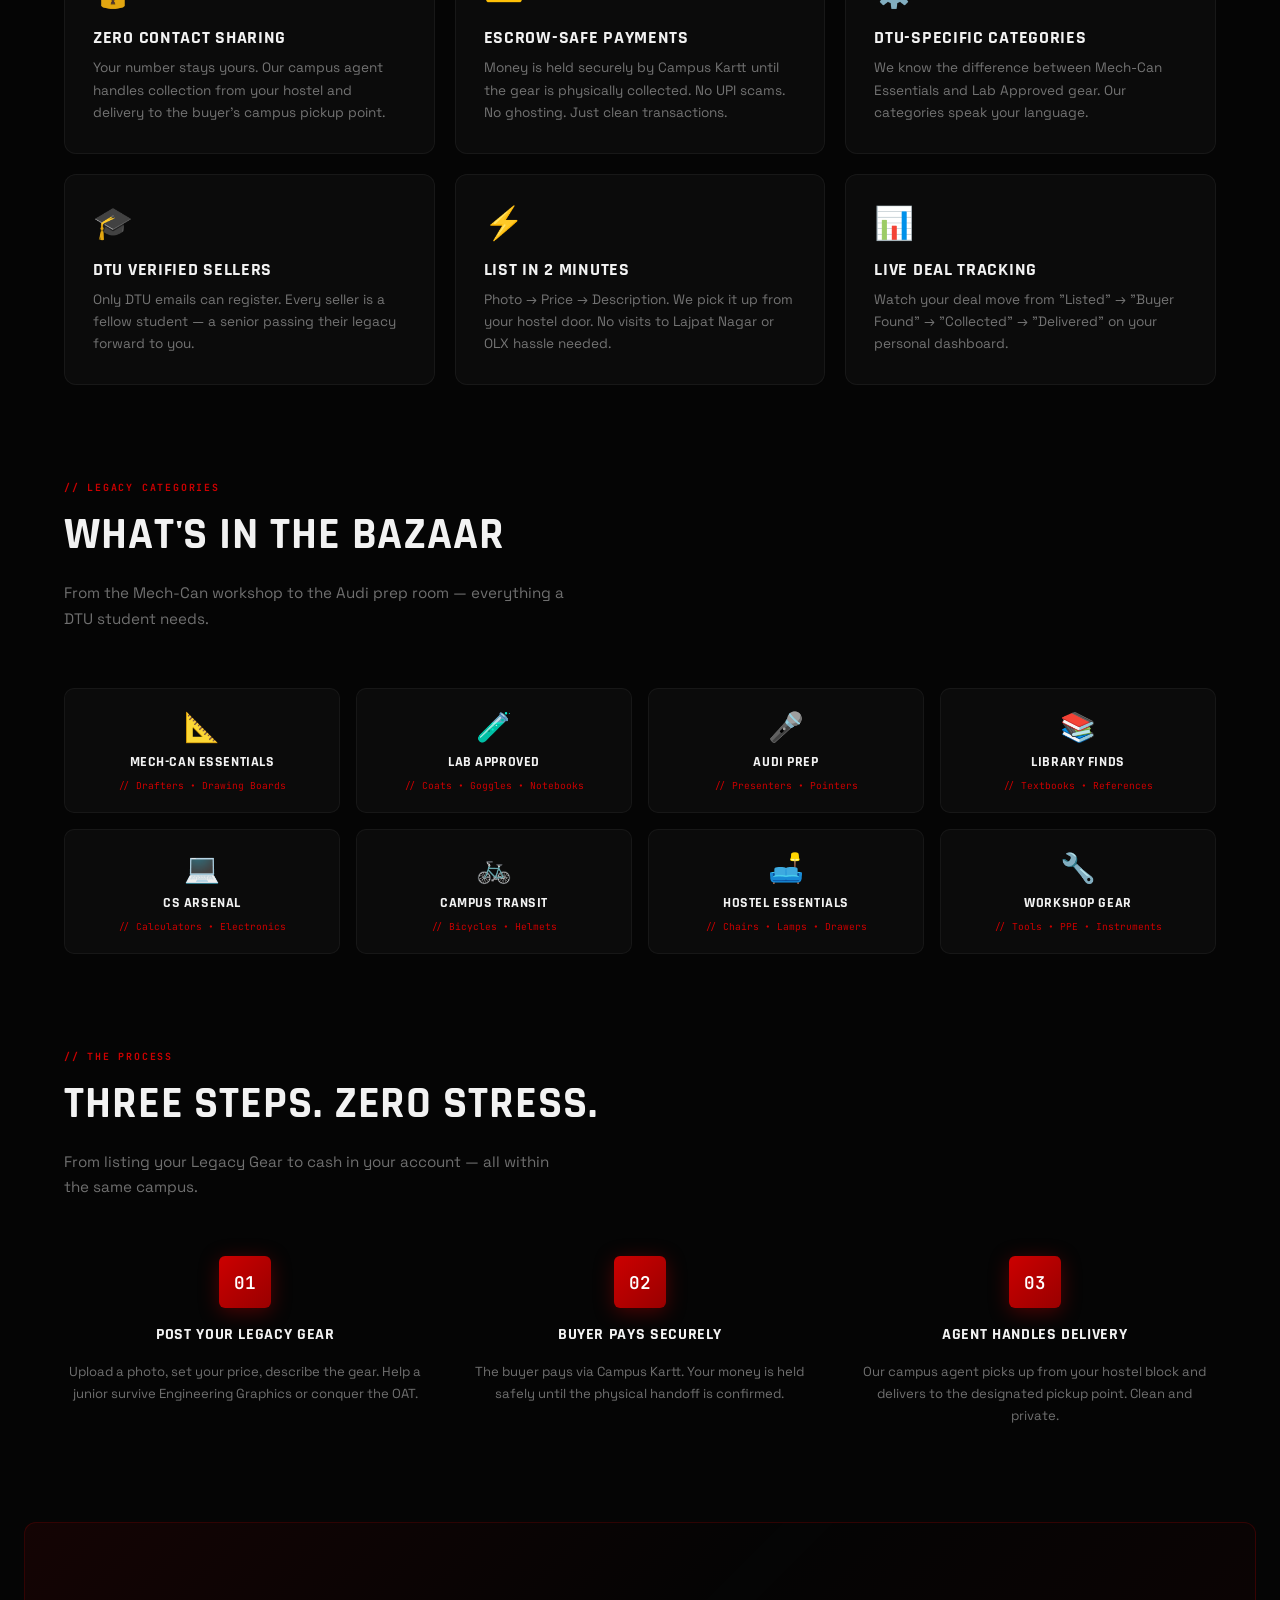
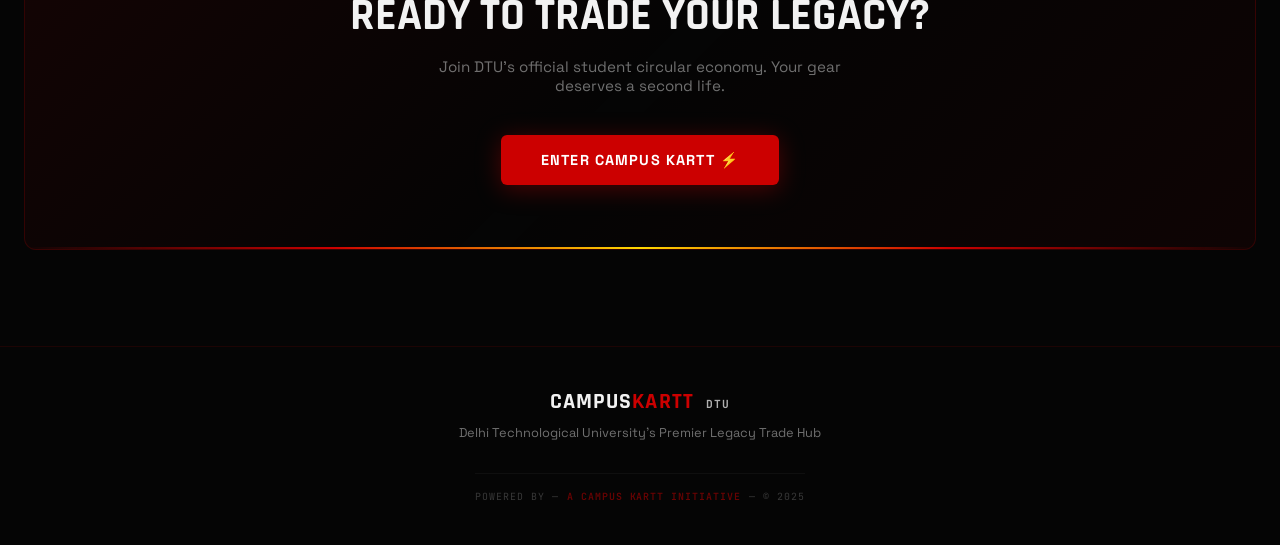
==== commit 892a1840: "rebrand: EcoXchange -> Campus Kartt across all files + add netlify.toml for deployment" ====
--- a/index.html
+++ b/index.html
@@ -1,4 +1,4 @@
-<!DOCTYPE html>
+﻿<!DOCTYPE html>
 <html lang="en">
 <head>
   <meta charset="UTF-8" />
@@ -544,12 +544,7 @@
     <div class="footer-logo">Campus<span>Kartt</span> <span style="color:var(--steel); font-size:0.7rem; font-family:'JetBrains Mono'; margin-left:6px;">DTU</span></div>
     <p class="footer-sub">Delhi Technological University's Premier Legacy Trade Hub</p>
     <div class="powered-by-footer">
-      Powered by &mdash; <span>An EcoXchange Initiative</span> &mdash; © 2025
-    </div>
-    <div style="margin-top:0.75rem">
-      <a href="/verified-sellers.html" style="font-family:'JetBrains Mono',monospace;font-size:0.62rem;color:rgba(0,200,150,0.55);text-transform:uppercase;letter-spacing:0.10em;text-decoration:none;border-bottom:1px solid rgba(0,200,150,0.20);padding-bottom:1px;transition:color 0.2s" onmouseover="this.style.color='rgba(0,200,150,0.9)'" onmouseout="this.style.color='rgba(0,200,150,0.55)'">
-        🛡️ EcoXchange Verified Sellers →
-      </a>
+      Powered by &mdash; <span>A Campus Kartt Initiative</span> &mdash; © 2025
     </div>
   </footer>
 
